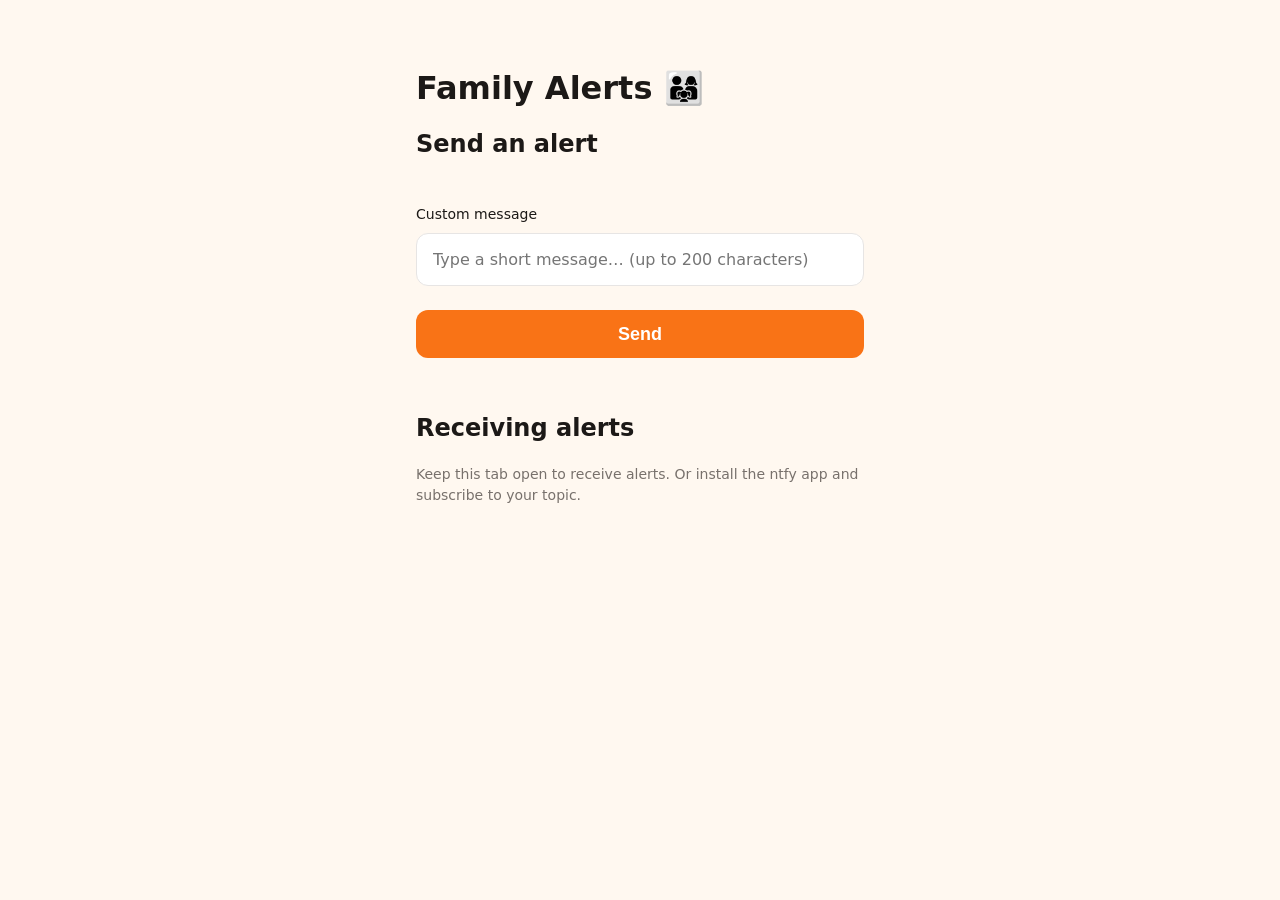
==== index.html @ 32e35254 "feat(01-01): add page shell with element-ID contract and UI-SPEC styles" ====
<!DOCTYPE html>
<html lang="en">
<head>
  <meta charset="utf-8">
  <meta name="viewport" content="width=device-width, initial-scale=1">
  <title>Family Alerts</title>
  <link rel="stylesheet" href="style.css">
</head>
<body>
  <main>
    <header>
      <h1 id="app-title">Family Alerts 👨‍👩‍👧</h1>
    </header>

    <section id="sender">
      <h2>Send an alert</h2>
      <div id="preset-grid"></div>
      <form id="custom-form">
        <label for="custom-input">Custom message</label>
        <input type="text" id="custom-input" maxlength="200" placeholder="Type a short message… (up to 200 characters)" autocomplete="off">
        <span id="char-count" aria-hidden="true"></span>
        <button type="submit" id="send-btn">Send</button>
      </form>
      <p id="status" aria-live="polite" role="status"></p>
    </section>

    <section id="receiver">
      <h2>Receiving alerts</h2>
      <p id="receiver-hint">Keep this tab open to receive alerts. Or install the ntfy app and subscribe to your topic.</p>
    </section>
  </main>

  <div id="alert-popup" class="alert-popup" role="alertdialog" aria-labelledby="popup-title" aria-hidden="true" hidden>
    <div>
      <h3 id="popup-title"></h3>
      <p id="popup-message"></p>
      <button type="button" id="popup-close">OK</button>
    </div>
  </div>

  <script type="module" src="script.js"></script>
</body>
</html>
---- style.css ----
:root {
  --bg: #FFF8F0;
  --card: #FFFFFF;
  --accent: #F97316;
  --destructive: #DC2626;
  --text: #1C1917;
  --text-muted: #78716C;
  --success: #16A34A;
  --popup-bg: #1C1917;
  --border: #E7E5E4;
  --space-xs: 4px;
  --space-sm: 8px;
  --space-md: 16px;
  --space-lg: 24px;
  --space-xl: 32px;
  --space-2xl: 48px;
  --radius: 12px;
  --font-stack: system-ui, -apple-system, "Segoe UI", Roboto, "Helvetica Neue", Arial, sans-serif;
  --font-emoji: "Apple Color Emoji", "Segoe UI Emoji", "Noto Color Emoji";
}

* {
  box-sizing: border-box;
}

body {
  font-family: var(--font-stack), var(--font-emoji);
  background: var(--bg);
  color: var(--text);
  font-size: 16px;
  line-height: 1.5;
  margin: 0;
}

main {
  max-width: 480px;
  margin: 0 auto;
  padding: var(--space-2xl) var(--space-md);
}

#app-title {
  font-size: 32px;
  font-weight: 700;
  line-height: 1.2;
}

h2 {
  font-size: 24px;
  font-weight: 600;
  line-height: 1.3;
}

button {
  min-height: 48px;
  border-radius: var(--radius);
  font-size: 18px;
  font-weight: 600;
  cursor: pointer;
  border: none;
}

button:focus-visible,
input:focus-visible {
  outline: 2px solid var(--accent);
  outline-offset: 2px;
}

#preset-grid {
  display: grid;
  grid-template-columns: 1fr;
  gap: var(--space-sm);
}

@media (min-width: 400px) {
  #preset-grid {
    grid-template-columns: 1fr 1fr;
  }
}

.preset-btn {
  background: var(--card);
  color: var(--text);
  border: 1px solid var(--border);
  font-family: inherit;
  text-align: left;
  padding: var(--space-md);
}

.preset-btn:active {
  background: var(--accent);
  color: #fff;
}

#custom-form {
  display: flex;
  flex-direction: column;
  gap: var(--space-sm);
  margin-top: var(--space-lg);
}

#custom-form label {
  font-size: 14px;
  font-weight: 500;
}

#custom-input {
  padding: var(--space-md);
  font-size: 16px;
  border: 1px solid var(--border);
  border-radius: var(--radius);
  font-family: inherit;
}

#char-count {
  display: none;
  color: var(--text-muted);
  font-size: 14px;
}

#char-count.visible {
  display: inline;
}

#send-btn {
  background: var(--accent);
  color: #fff;
  width: 100%;
  margin-top: var(--space-md);
}

#status {
  font-size: 14px;
  min-height: 21px;
}

#status.status-success {
  color: var(--success);
}

#status.status-error {
  color: var(--destructive);
}

#receiver-hint {
  font-size: 14px;
  color: var(--text-muted);
}

#alert-popup {
  position: fixed;
  inset: 0;
  display: flex;
  align-items: center;
  justify-content: center;
  background: rgba(0, 0, 0, 0.5);
  z-index: 1000;
  padding: var(--space-lg);
}

#alert-popup > div {
  background: var(--popup-bg);
  border-radius: var(--radius);
  padding: var(--space-2xl);
  max-width: 400px;
  width: 100%;
}

#popup-title,
#popup-message {
  color: #fff;
}

#alert-popup #popup-close {
  background: var(--accent);
  color: #fff;
  padding: var(--space-sm) var(--space-lg);
  border-radius: var(--radius);
  border: none;
  min-height: 48px;
  font-size: 18px;
  cursor: pointer;
}

[hidden] {
  display: none !important;
}

@media (prefers-reduced-motion: no-preference) {
  #alert-popup > div {
    animation: popup-in 0.2s ease-out;
  }

  @keyframes popup-in {
    from {
      opacity: 0;
      transform: translateY(12px);
    }
    to {
      opacity: 1;
      transform: translateY(0);
    }
  }
}

@media (prefers-reduced-motion: reduce) {
  * {
    animation: none !important;
    transition: none !important;
  }
}
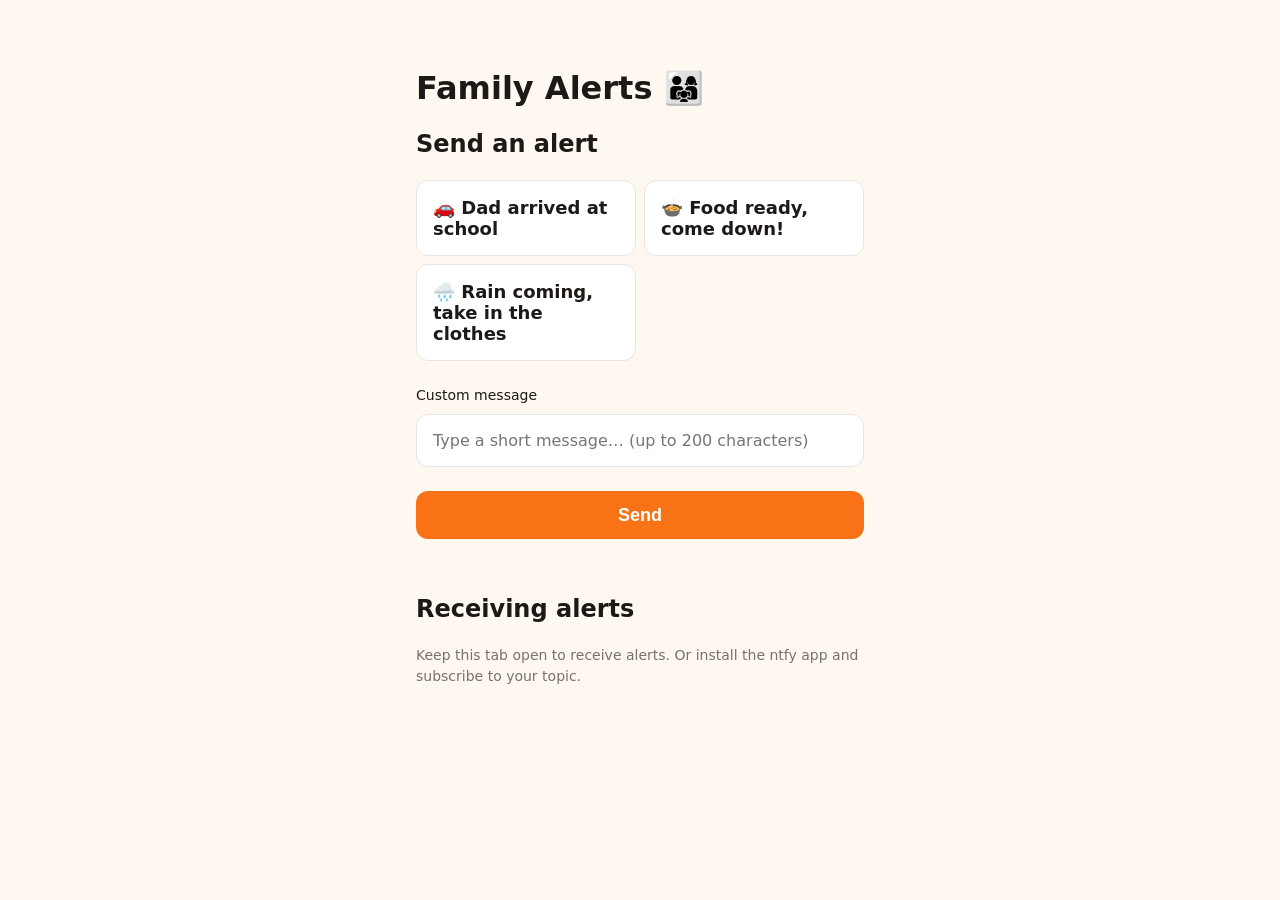
==== commit b5fb6309: "fix(01-02): sanitize header values to ISO-8859-1 and add inline favicon" ====
--- a/index.html
+++ b/index.html
@@ -4,6 +4,7 @@
   <meta charset="utf-8">
   <meta name="viewport" content="width=device-width, initial-scale=1">
   <title>Family Alerts</title>
+  <link rel="icon" href="data:image/svg+xml,<svg xmlns='http://www.w3.org/2000/svg' viewBox='0 0 100 100'><text y='.9em' font-size='90'>📢</text></svg>">
   <link rel="stylesheet" href="style.css">
 </head>
 <body>
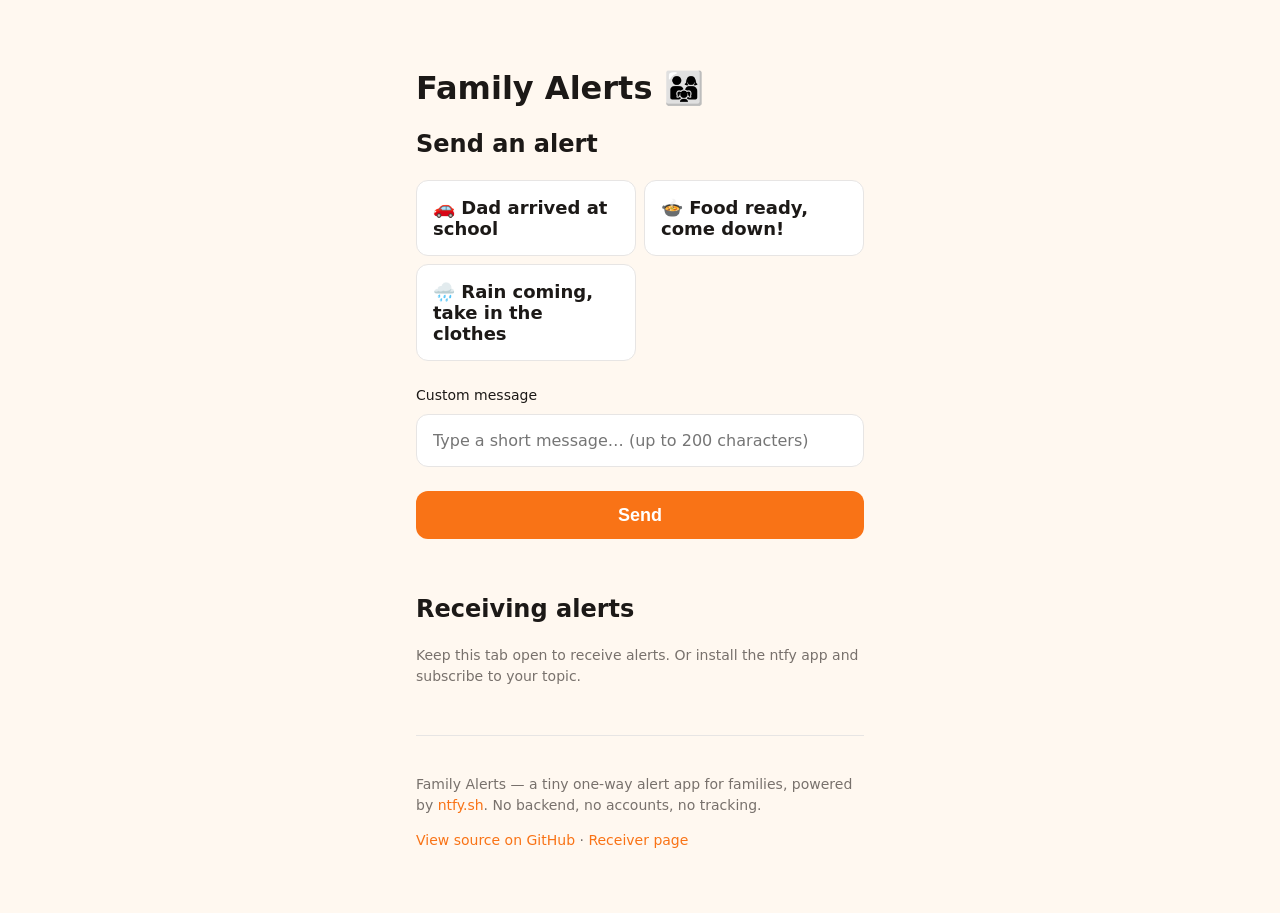
==== commit 5491b212: "feat(ui): add footer with ntfy explainer and GitHub source link" ====
--- a/index.html
+++ b/index.html
@@ -4,6 +4,7 @@
   <meta charset="utf-8">
   <meta name="viewport" content="width=device-width, initial-scale=1">
   <title>Family Alerts</title>
+  <link rel="manifest" href="manifest.json">
   <link rel="icon" href="data:image/svg+xml,<svg xmlns='http://www.w3.org/2000/svg' viewBox='0 0 100 100'><text y='.9em' font-size='90'>📢</text></svg>">
   <link rel="stylesheet" href="style.css">
 </head>
@@ -29,6 +30,11 @@
       <h2>Receiving alerts</h2>
       <p id="receiver-hint">Keep this tab open to receive alerts. Or install the ntfy app and subscribe to your topic.</p>
     </section>
+
+    <footer>
+      <p id="footer-note">Family Alerts — a tiny one-way alert app for families, powered by <a href="https://ntfy.sh" target="_blank" rel="noopener">ntfy.sh</a>. No backend, no accounts, no tracking.</p>
+      <p id="footer-link"><a href="https://github.com/C-Fu/aimto2026" target="_blank" rel="noopener">View source on GitHub</a> · <a href="receiver.html">Receiver page</a></p>
+    </footer>
   </main>
 
   <div id="alert-popup" class="alert-popup" role="alertdialog" aria-labelledby="popup-title" aria-hidden="true" hidden>
--- a/style.css
+++ b/style.css
@@ -146,6 +146,59 @@
   color: var(--text-muted);
 }
 
+#notify-status {
+  font-size: 14px;
+  min-height: 21px;
+}
+
+#notify-btn {
+  background: var(--card);
+  color: var(--text);
+  border: 1px solid var(--border);
+  font-family: inherit;
+  padding: var(--space-md);
+  width: 100%;
+}
+
+#alert-history {
+  list-style: none;
+  padding: 0;
+  margin: 0;
+  display: flex;
+  flex-direction: column;
+  gap: var(--space-sm);
+}
+
+#alert-history li {
+  background: var(--card);
+  border: 1px solid var(--border);
+  border-radius: var(--radius);
+  padding: var(--space-md);
+  font-size: 14px;
+}
+
+footer {
+  margin-top: var(--space-2xl);
+  padding-top: var(--space-lg);
+  border-top: 1px solid var(--border);
+  font-size: 14px;
+  color: var(--text-muted);
+}
+
+footer a {
+  color: var(--accent);
+  text-decoration: none;
+}
+
+footer a:hover,
+footer a:focus-visible {
+  text-decoration: underline;
+}
+
+#footer-link {
+  margin-top: var(--space-xs);
+}
+
 #alert-popup {
   position: fixed;
   inset: 0;
